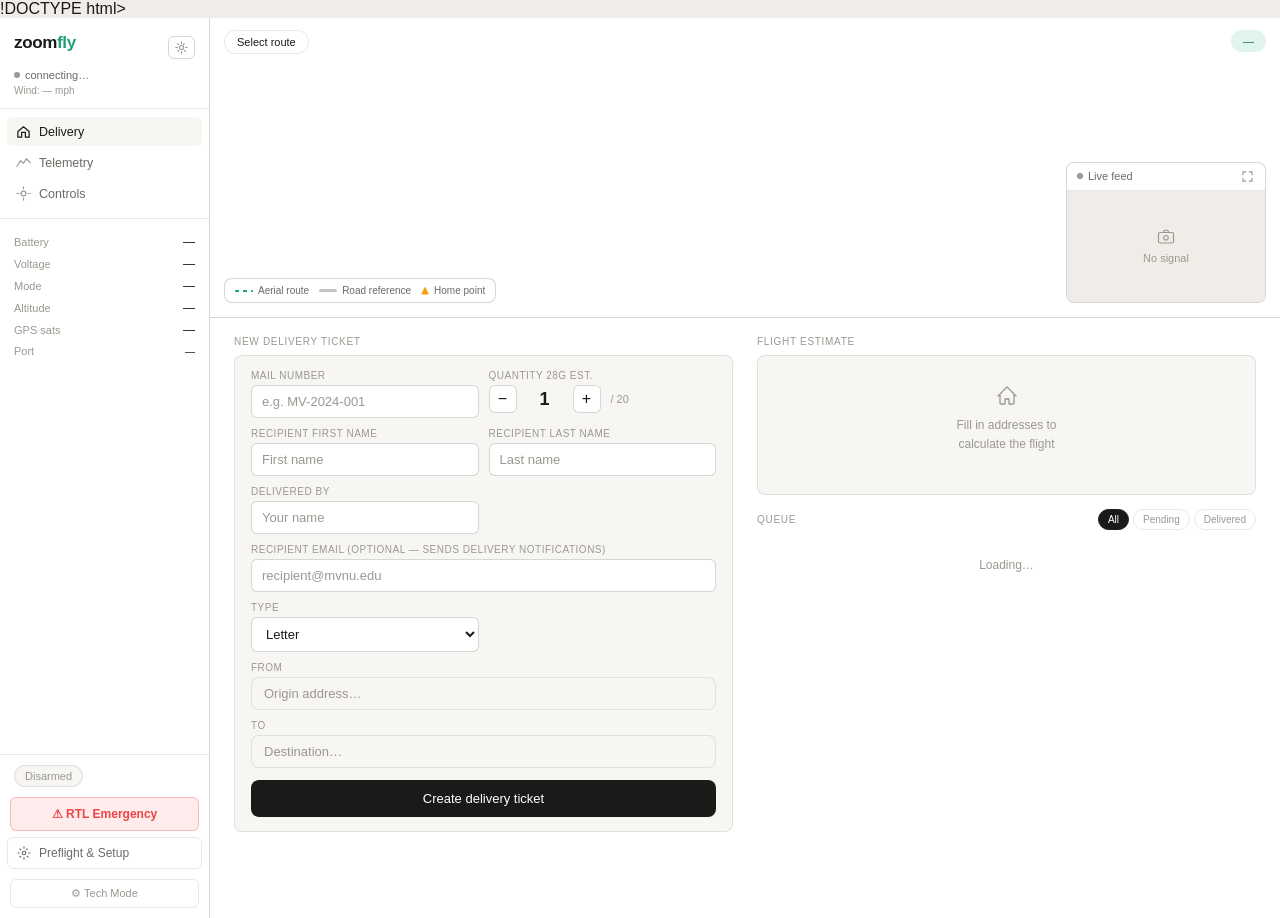
==== frontend/index.html @ 9a2ddfc8 "fix structure — frontend at root" ====
!DOCTYPE html>
<html lang="en">
<head>
<meta charset="UTF-8">
<meta name="viewport" content="width=device-width, initial-scale=1.0">
<title>ZoomFly Control</title>
<link rel="stylesheet" href="src/style.css">
<script src="https://cdn.socket.io/4.7.2/socket.io.min.js"></script>
</head>
<body>
<!-- ── LOW BATTERY OVERLAY ── -->
<div id="low-batt-overlay" class="low-batt-overlay" style="display:none">
<div class="low-batt-inner">
<svg width="32" height="32" viewBox="0 0 24 24" fill="none"><path d="M10.29 3.86L1.82 18a2 2 0 001.71 3h16.94a2 2 0 001.71-3L13.71 3.86a2 2 0 00-3.42 0z" stroke="currentColor" stroke-width="2" stroke-linejoin="round"/><line x1="12" y1="9" x2="12" y2="13" stroke="currentColor" stroke-width="2" stroke-linecap="round"/><line x1="12" y1="17" x2="12.01" y2="17" stroke="currentColor" stroke-width="2" stroke-linecap="round"/></svg>
<p id="low-batt-msg">Battery critical</p>
<div style="display:flex;gap:8px;margin-top:12px">
<button class="btn-rtl-big" onclick="triggerRTL()">⚠ Trigger RTL Now</button>
<button class="btn-dismiss" onclick="hideLowBattWarning()">Dismiss</button>
</div>
</div>
</div>
<!-- ── ARM CONFIRM DIALOG ── -->
<div id="arm-confirm-overlay" class="confirm-overlay" style="display:none">
<div class="confirm-box">
<svg width="28" height="28" viewBox="0 0 24 24" fill="none"><path d="M10.29 3.86L1.82 18a2 2 0 001.71 3h16.94a2 2 0 001.71-3L13.71 3.86a2 2 0 00-3.42 0z" stroke="#f59e0b" stroke-width="2" stroke-linejoin="round"/><line x1="12" y1="9" x2="12" y2="13" stroke="#f59e0b" stroke-width="2" stroke-linecap="round"/></svg>
<h3 class="confirm-title">Arm Drone?</h3>
<p class="confirm-msg">Motors will become live. Ensure propellers are removed for bench testing, or area is clear for flight.</p>
<div class="confirm-btns">
<button class="btn-cancel" onclick="hideArmConfirm()">Cancel</button>
<button class="btn-confirm-arm" onclick="confirmArm()">Yes, Arm</button>
</div>
</div>
</div>
<!-- ── TOAST CONTAINER ── -->
<div id="toast-container" class="toast-container"></div>
<div class="app">
<!-- ── SIDEBAR ── -->
<aside class="sidebar">
<div class="sidebar-top">
<div class="sidebar-top-row">
<div class="wordmark">zoom<em>fly</em></div>
<button class="theme-toggle" id="theme-toggle" onclick="toggleTheme()" title="Toggle theme">
<svg width="13" height="13" viewBox="0 0 16 16" fill="none" id="theme-icon">
<circle cx="8" cy="8" r="2.5" stroke="currentColor" stroke-width="1.3"/>
<path d="M8 1v2M8 13v2M1 8h2M13 8h2M3.2 3.2l1.4 1.4M11.4 11.4l1.4 1.4M11.4 3.2l-1.4 1.4M3.2 11.4l1.4 1.4" stroke="currentColor" stroke-width="1.3" stroke-linecap="round"/>
</svg>
</button>
</div>
<div class="status-pill">
<span class="dot" id="conn-dot"></span>
<span id="conn-label">connecting…</span>
</div>
<div id="weather-status" class="weather-status">Wind: — mph</div>
</div>
<nav class="sidenav">
<button class="nav-item active" data-panel="delivery">
<svg width="15" height="15" viewBox="0 0 16 16" fill="none"><path d="M2 8l6-5 6 5v6H10V9H6v5H2V8z" stroke="currentColor" stroke-width="1.3" stroke-linejoin="round"/></svg>
Delivery
</button>
<button class="nav-item" data-panel="telemetry">
<svg width="15" height="15" viewBox="0 0 16 16" fill="none"><polyline points="1,12 5,6 8,9 11,4 15,8" stroke="currentColor" stroke-width="1.3" stroke-linecap="round" stroke-linejoin="round"/></svg>
Telemetry
</button>
<button class="nav-item tech-only" data-panel="controls">
<svg width="15" height="15" viewBox="0 0 16 16" fill="none"><circle cx="8" cy="8" r="2.5" stroke="currentColor" stroke-width="1.3"/><path d="M8 1v2M8 13v2M1 8h2M13 8h2" stroke="currentColor" stroke-width="1.3" stroke-linecap="round"/></svg>
Controls
</button>
</nav>
<div class="sidebar-stats">
<div class="ss-row"><span class="ss-label">Battery</span><span class="ss-val" id="sb-batt">—</span></div>
<div class="ss-row"><span class="ss-label">Voltage</span><span class="ss-val" id="sb-volt">—</span></div>
<div class="ss-row"><span class="ss-label">Mode</span><span class="ss-val" id="sb-mode">—</span></div>
<div class="ss-row"><span class="ss-label">Altitude</span><span class="ss-val" id="sb-alt">—</span></div>
<div class="ss-row"><span class="ss-label">GPS sats</span><span class="ss-val" id="sb-gps">—</span></div>
<div class="ss-row"><span class="ss-label">Port</span><span class="ss-val" id="sb-port" style="font-size:10px">—</span></div>
</div>
<!-- Endurance countdown -->
<div id="endurance-wrap" style="display:none;padding:10px 14px;border-top:0.5px solid var(--border)">
<div style="display:flex;justify-content:space-between;font-size:11px;color:var(--text3);margin-bottom:5px">
<span>Endurance</span><span id="endurance-timer" style="font-weight:600;color:var(--text)">9:00</span>
</div>
<div style="height:4px;background:var(--border2);border-radius:4px;overflow:hidden">
<div id="endurance-bar" class="endurance-fill" style="width:100%;height:100%;border-radius:4px;transition:width 1s,background 0.3s"></div>
</div>
</div>
<div class="arm-badge-wrap">
<span class="arm-badge" id="arm-badge">Disarmed</span>
</div>
<div style="padding:0 10px 6px">
<button class="btn-rtl-emergency" onclick="triggerRTL()" title="Return to Launch">⚠ RTL Emergency</button>
</div>
<button class="settings-btn" id="settings-btn">
<svg width="14" height="14" viewBox="0 0 16 16" fill="none"><circle cx="8" cy="8" r="2" stroke="currentColor" stroke-width="1.3"/><path d="M8 1v1.5M8 13.5V15M1 8h1.5M13.5 8H15M3.2 3.2l1.1 1.1M11.7 11.7l1.1 1.1M11.7 3.2l-1.1 1.1M3.2 11.7l1.1 1.1" stroke="currentColor" stroke-width="1.3" stroke-linecap="round"/></svg>
Preflight &amp; Setup
</button>
<div style="padding:0 10px 10px">
<button id="tech-toggle" class="btn-tech-toggle" onclick="toggleTechMode()">⚙ Tech Mode</button>
</div>
</aside>
<!-- ── MAIN ── -->
<main class="main">
<section class="map-section">
<div id="gmap"></div>
<div class="cam-overlay" id="cam-overlay">
<div class="cam-overlay-header">
<span class="cam-label"><span class="cam-dot" id="cam-status-dot"></span>Live feed</span>
<button class="cam-expand-btn" onclick="toggleCamExpand()">
<svg width="11" height="11" viewBox="0 0 12 12" fill="none"><path d="M1 4V1h3M8 1h3v3M11 8v3H8M4 11H1V8" stroke="currentColor" stroke-width="1.3" stroke-linecap="round" stroke-linejoin="round"/></svg>
</button>
</div>
<div class="cam-feed-wrap">
<img id="cam-img" src="" alt="Live feed" style="display:none">
<div class="cam-placeholder" id="cam-placeholder">
<svg width="18" height="18" viewBox="0 0 24 24" fill="none"><rect x="2" y="6" width="20" height="14" rx="2" stroke="currentColor" stroke-width="1.5"/><circle cx="12" cy="13" r="3" stroke="currentColor" stroke-width="1.5"/><path d="M8 6l2-3h4l2 3" stroke="currentColor" stroke-width="1.5" stroke-linejoin="round"/></svg>
<span>No signal</span>
</div>
</div>
</div>
<div class="map-pill left" id="route-pill">Select route</div>
<div class="map-pill right" id="eta-pill">—</div>
<div class="map-legend">
<span class="legend-item"><span class="legend-dot green-dash"></span>Aerial route</span>
<span class="legend-item"><span class="legend-dot gray-line"></span>Road reference</span>
<span class="legend-item"><span class="legend-dot amber-tri"></span>Home point</span>
</div>
</section>
<section class="content">

<!-- ══ DELIVERY PANEL ══ -->
<div class="panel active" id="panel-delivery">
<div class="cols">
<div class="col">
<p class="field-label">New delivery ticket</p>
<div class="ticket-form">
<div class="ticket-form-grid">
<div class="tf-field">
<label class="tf-label">Mail number</label>
<input id="tf-mail" class="tf-input" type="text" placeholder="e.g. MV-2024-001">
</div>
<div class="tf-field">
<label class="tf-label">Quantity <span id="payload-weight" style="color:var(--text3);font-size:10px">28g est.</span></label>
<div class="qty-row">
<button class="qty-btn" onclick="changeQty(-1)">−</button>
<span class="qty-display" id="qty-display">1</span>
<button class="qty-btn" onclick="changeQty(1)">+</button>
<span class="qty-max">/ 20</span>
</div>
<div id="payload-warn" class="payload-warn" style="display:none">
<svg width="11" height="11" viewBox="0 0 12 12" fill="none"><path d="M6 1L1 10h10L6 1z" stroke="currentColor" stroke-width="1.2" stroke-linejoin="round"/><line x1="6" y1="4.5" x2="6" y2="7" stroke="currentColor" stroke-width="1.2" stroke-linecap="round"/></svg>
Exceeds 500g limit
</div>
</div>
<div class="tf-field">
<label class="tf-label">Recipient first name</label>
<input id="tf-first" class="tf-input" type="text" placeholder="First name">
</div>
<div class="tf-field">
<label class="tf-label">Recipient last name</label>
<input id="tf-last" class="tf-input" type="text" placeholder="Last name">
</div>
<div class="tf-field">
<label class="tf-label">Delivered by</label>
<input id="tf-by" class="tf-input" type="text" placeholder="Your name">
</div>
<!-- ── EMAIL FIELD (new) ── -->
<div class="tf-field full">
<label class="tf-label">Recipient email <span style="color:var(--text3);font-weight:400">(optional — sends delivery notifications)</span></label>
<input id="tf-email" class="tf-input" type="email" placeholder="recipient@mvnu.edu">
</div>
<div class="tf-field">
<label class="tf-label">Type</label>
<select id="tf-type" class="tf-input"><option value="letter">Letter</option></select>
</div>
<div class="tf-field full">
<label class="tf-label">From</label>
<div class="addr-field" style="margin:0;position:relative">
<input id="input-origin" class="addr-input" type="text" placeholder="Origin address…" autocomplete="off">
<div class="quick-picks" id="qp-origin">
<div class="quick-pick" onclick="setAddr('origin','800 Martinsburg Rd, Mount Vernon, OH 43050')">
<span class="qp-name">MVNU Main Campus</span>
<span class="qp-addr">800 Martinsburg Rd, Mount Vernon, OH 43050</span>
</div>
<div class="quick-pick" onclick="setAddr('origin','18 E Vine St, Mount Vernon, OH 43050')">
<span class="qp-name">HW Hub</span>
<span class="qp-addr">18 E Vine St, Mount Vernon, OH 43050</span>
</div>
</div>
</div>
</div>
<div class="tf-field full">
<label class="tf-label">To</label>
<div class="addr-field" style="margin:0;position:relative">
<input id="input-dest" class="addr-input" type="text" placeholder="Destination…" autocomplete="off">
<div class="quick-picks" id="qp-dest">
<div class="quick-pick" onclick="setAddr('dest','800 Martinsburg Rd, Mount Vernon, OH 43050')">
<span class="qp-name">MVNU Main Campus</span>
<span class="qp-addr">800 Martinsburg Rd, Mount Vernon, OH 43050</span>
</div>
<div class="quick-pick" onclick="setAddr('dest','18 E Vine St, Mount Vernon, OH 43050')">
<span class="qp-name">HW Hub</span>
<span class="qp-addr">18 E Vine St, Mount Vernon, OH 43050</span>
</div>
</div>
</div>
</div>
</div>
<button class="btn-primary" id="btn-create-ticket" onclick="createTicket()">Create delivery ticket</button>
</div>
<div class="progress-block" id="progress-block" style="display:none">
<div class="pb-header"><span id="pb-label">En route</span><span id="pb-pct">0%</span></div>
<div class="pb-track"><div class="pb-bar" id="pb-bar"></div></div>
</div>
<div class="delivered-card" id="delivered-card" style="display:none">
<div class="check-circle">
<svg width="18" height="18" viewBox="0 0 18 18"><polyline points="3,9 7,13 15,5" stroke="currentColor" stroke-width="2" fill="none" stroke-linecap="round" stroke-linejoin="round"/></svg>
</div>
<p class="delivered-title">Delivered</p>
<p class="delivered-sub" id="delivered-sub">—</p>
<p class="delivered-time" id="delivered-time" style="font-size:11px;color:var(--text3);margin-top:4px"></p>
</div>
</div>
<div class="col">
<p class="field-label">Flight estimate</p>
<div class="estimate-card" style="margin-bottom:14px">
<div class="estimate-placeholder" id="estimate-placeholder">
<svg width="24" height="24" viewBox="0 0 24 24" fill="none"><path d="M3 12l9-9 9 9M5 10v9a1 1 0 001 1h4v-5h4v5h4a1 1 0 001-1v-9" stroke="currentColor" stroke-width="1.3" stroke-linecap="round" stroke-linejoin="round"/></svg>
<span>Fill in addresses to<br>calculate the flight</span>
</div>
<div class="estimate-data" id="estimate-data" style="display:none">
<div class="stat-grid" style="margin-bottom:10px">
<div class="stat-card accent"><span class="sclabel">Flight time</span><span class="scval" id="est-time">—</span></div>
<div class="stat-card"><span class="sclabel">Aerial dist.</span><span class="scval" id="est-dist">—</span></div>
<div class="stat-card"><span class="sclabel">Cruise</span><span class="scval">18 <small>mph</small></span></div>
<div class="stat-card"><span class="sclabel">Alt. limit</span><span class="scval">120 <small>ft</small></span></div>
</div>
<div class="breakdown">
<div class="bd-row"><span>Aerial distance</span><span id="bd-aerial">—</span></div>
<div class="bd-row"><span>Road distance</span><span id="bd-road">—</span></div>
<div class="bd-row"><span>Est. flight time</span><span id="bd-ftime">—</span></div>
<div class="bd-row"><span>Battery use</span><span id="bd-batt">—</span></div>
<div class="bd-row"><span>Endurance</span><span id="bd-endurance">—</span></div>
</div>
</div>
</div>
<div style="display:flex;align-items:center;justify-content:space-between;margin-bottom:8px">
<p class="field-label" style="margin:0">Queue <span id="queue-count" style="font-size:10px;color:var(--text3)"></span></p>
<div class="filter-tabs">
<button class="filter-tab active" data-filter="all" onclick="setQueueFilter('all')">All</button>
<button class="filter-tab" data-filter="pending" onclick="setQueueFilter('pending')">Pending</button>
<button class="filter-tab" data-filter="delivered" onclick="setQueueFilter('delivered')">Delivered</button>
</div>
</div>
<div class="queue-list" id="queue-list"><div class="queue-loading">Loading…</div></div>
<div class="inflight-stats" id="inflight-stats" style="display:none;margin-top:12px">
<div class="stat-grid">
<div class="stat-card"><span class="sclabel">Remaining</span><span class="scval" id="rem-dist">—</span></div>
<div class="stat-card"><span class="sclabel">ETA</span><span class="scval" id="rem-eta">—</span></div>
</div>
</div>
</div>
</div>
</div>

<!-- ══ TELEMETRY PANEL ══ -->
<div class="panel" id="panel-telemetry">
<div class="cols">
<div class="col">
<p class="field-label">Live telemetry</p>
<div class="stat-grid">
<div class="stat-card"><span class="sclabel">Altitude</span><span class="scval" id="tl-alt">— <small>ft</small></span></div>
<div class="stat-card">
<span class="sclabel">Groundspeed</span>
<span class="scval" id="tl-spd">— <small>mph</small></span>
<span style="font-size:9px;color:var(--text3)" id="tl-spd-hint"></span>
</div>
<div class="stat-card"><span class="sclabel">Battery</span><span class="scval" id="tl-batt">— <small>V</small></span></div>
<div class="stat-card"><span class="sclabel">GPS sats</span><span class="scval" id="tl-sat">—</span></div>
<div class="stat-card"><span class="sclabel">Roll</span><span class="scval" id="tl-roll">— <small>°</small></span></div>
<div class="stat-card"><span class="sclabel">Pitch</span><span class="scval" id="tl-pitch">— <small>°</small></span></div>
</div>
<div style="margin-top:12px;padding:10px 12px;background:var(--bg2);border-radius:var(--radius);border:0.5px solid var(--border);font-size:11px;color:var(--text2)">
<div style="font-weight:600;color:var(--text);margin-bottom:6px">Drone Specs</div>
<div style="display:grid;grid-template-columns:1fr 1fr;gap:4px">
<span>AUW</span><span style="color:var(--text);font-weight:500">4.7 kg</span>
<span>Endurance</span><span style="color:var(--text);font-weight:500">~9 min usable</span>
<span>Max payload</span><span style="color:var(--text);font-weight:500">500g / 20 letters</span>
<span>Cruise speed</span><span style="color:var(--text);font-weight:500">18 mph target</span>
</div>
</div>
</div>
<div class="col">
<p class="field-label">Camera feed</p>
<div class="cam-wrap-large">
<img id="cam-feed-tl" src="" alt="Camera" style="display:none">
<div class="cam-offline" id="cam-offline-tl">
<svg width="22" height="22" viewBox="0 0 24 24" fill="none"><rect x="2" y="6" width="20" height="14" rx="2" stroke="currentColor" stroke-width="1.5"/><circle cx="12" cy="13" r="3" stroke="currentColor" stroke-width="1.5"/></svg>
<span>Camera offline</span>
<span style="font-size:10px;color:var(--text3)">Auto-connecting via /video…</span>
</div>
</div>
</div>
</div>
</div>

<!-- ══ CONTROLS PANEL ══ -->
<div class="panel" id="panel-controls">
<div class="cols">
<div class="col">
<p class="field-label">Flight mode</p>
<div class="mode-grid">
<button class="mode-btn" onclick="setMode('STABILIZE')">Stabilize</button>
<button class="mode-btn" onclick="setMode('LOITER')">Loiter</button>
<button class="mode-btn" onclick="setMode('AUTO')">Auto</button>
<button class="mode-btn" onclick="setMode('GUIDED')">Guided</button>
</div>
<p class="field-label" style="margin-top:14px">Emergency</p>
<button class="btn-rtl-panel" onclick="triggerRTL()">⚠ Return to Launch (RTL)</button>
<p class="field-label" style="margin-top:14px">Arm / Disarm</p>
<div class="btn-row">
<button class="btn-warn" onclick="armDrone()">Arm</button>
<button class="btn-secondary" onclick="disarmDrone()">Disarm</button>
</div>
</div>
<div class="col">
<p class="field-label">Motor test <span class="note">(remove props first)</span></p>
<div class="motor-grid">
<button class="motor-btn" onclick="testMotor(1)">M1</button>
<button class="motor-btn" onclick="testMotor(2)">M2</button>
<button class="motor-btn" onclick="testMotor(3)">M3</button>
<button class="motor-btn" onclick="testMotor(4)">M4</button>
</div>
<div class="slider-row" style="margin-top:10px">
<span style="font-size:11px;color:var(--text3);white-space:nowrap">Throttle %</span>
<input type="range" id="mtr-pct" min="5" max="30" value="10" step="1">
<span id="mtr-pct-val" style="font-size:12px;min-width:32px;text-align:right;color:var(--text2)">10%</span>
</div>
<div class="btn-row" style="margin-top:8px">
<button class="btn-secondary" onclick="testAllMotors()">Test all</button>
<button class="btn-secondary" onclick="testHoverThrottle()">Hover test (55%)</button>
</div>
<p class="field-label" style="margin-top:16px">Log</p>
<div class="log-box" id="log-box"></div>
</div>
</div>
</div>

<!-- ══ PREFLIGHT PANEL ══ -->
<div class="panel" id="panel-preflight">
<div class="pf-header">
<div class="pf-title-row">
<div>
<h2 class="pf-title">Preflight check</h2>
<p class="pf-sub" id="pf-sub">Scanning…</p>
</div>
<button class="btn-outline" onclick="loadPreflight()" style="flex:none;margin:0;padding:7px 12px">
<svg width="12" height="12" viewBox="0 0 16 16" fill="none"><path d="M14 8A6 6 0 112 8" stroke="currentColor" stroke-width="1.4" stroke-linecap="round"/><polyline points="14,4 14,8 10,8" stroke="currentColor" stroke-width="1.4" stroke-linecap="round" stroke-linejoin="round"/></svg>
Refresh
</button>
</div>
<div class="pf-checks" id="pf-checks"></div>
</div>
<div class="cols" style="margin-top:18px">
<div class="col">
<p class="field-label">Connected hardware</p>
<div class="device-list" id="device-list"><div class="device-loading">Scanning…</div></div>
<p class="field-label" style="margin-top:16px">Drone specifications</p>
<div class="vitals-card">
<div class="vitals-grid">
<div class="vital-row"><span class="vital-label">All-up weight</span><span class="vital-val" id="pf-spec-auw">4.7 kg</span></div>
<div class="vital-row"><span class="vital-label">Usable endurance</span><span class="vital-val" id="pf-spec-end">9 min</span></div>
<div class="vital-row"><span class="vital-label">Max payload</span><span class="vital-val" id="pf-spec-cap">500g / 20 letters</span></div>
<div class="vital-row"><span class="vital-label">Cruise speed</span><span class="vital-val" id="pf-spec-spd">18 mph</span></div>
</div>
</div>
</div>
<div class="col">
<p class="field-label">Battery &amp; vitals</p>
<div class="vitals-card" style="margin-bottom:14px">
<div class="battery-bar-wrap">
<div class="battery-label-row"><span>Battery</span><span id="pf-batt-pct">—</span></div>
<div class="battery-track"><div class="battery-fill" id="pf-batt-fill" style="width:0%"></div></div>
<div class="battery-label-row" style="margin-top:4px">
<span style="font-size:11px;color:var(--text3)">Voltage</span>
<span style="font-size:12px;font-weight:500" id="pf-batt-v">—</span>
</div>
</div>
<div class="vitals-grid">
<div class="vital-row"><span class="vital-label">Armed</span><span class="vital-val" id="pf-armed">—</span></div>
<div class="vital-row"><span class="vital-label">Mode</span><span class="vital-val" id="pf-mode">—</span></div>
<div class="vital-row"><span class="vital-label">GPS fix</span><span class="vital-val" id="pf-gps-fix">—</span></div>
<div class="vital-row"><span class="vital-label">Satellites</span><span class="vital-val" id="pf-sats">—</span></div>
<div class="vital-row"><span class="vital-label">Roll</span><span class="vital-val" id="pf-roll">—</span></div>
<div class="vital-row"><span class="vital-label">Pitch</span><span class="vital-val" id="pf-pitch">—</span></div>
<div class="vital-row"><span class="vital-label">Altitude</span><span class="vital-val" id="pf-alt">—</span></div>
</div>
</div>
<p class="field-label">Arm drone</p>
<div class="arm-block">
<p class="arm-warning">
<svg width="13" height="13" viewBox="0 0 16 16" fill="none"><path d="M8 1L1 14h14L8 1z" stroke="currentColor" stroke-width="1.3" stroke-linejoin="round"/><line x1="8" y1="6" x2="8" y2="10" stroke="currentColor" stroke-width="1.3" stroke-linecap="round"/></svg>
Remove propellers before arming for bench testing.
</p>
<div class="btn-row">
<button class="btn-warn" onclick="pfArm()">Arm</button>
<button class="btn-secondary" onclick="pfDisarm()">Disarm</button>
</div>
</div>
</div>
</div>
</div>

</section>
</main>
</div>
<script src="https://cdn.jsdelivr.net/npm/@supabase/supabase-js@2/dist/umd/supabase.min.js"></script>
<script src="src/app.js"></script>
<script async src="https://maps.googleapis.com/maps/api/js?key=AIzaSyCf0eiXoteKrIRz1r67LIOzsjezihXAZeo&libraries=geometry,places&callback=initMap"></script>
</body>
</html>
---- frontend/src/style.css ----
/* ── THEME VARIABLES ──────────────────────────────────────────── */
:root {
  --bg:          #ffffff;
  --bg2:         #f7f6f3;
  --bg3:         #f0ede8;
  --text:        #1a1a18;
  --text2:       #6b6a65;
  --text3:       #9a9890;
  --border:      rgba(0,0,0,0.09);
  --border2:     rgba(0,0,0,0.16);
  --green:       #1D9E75;
  --green-bg:    #E1F5EE;
  --green-text:  #0F6E56;
  --blue:        #1a56db;
  --sidebar-w:   210px;
  --map-h:       300px;
  --radius:      8px;
}

[data-theme="dark"] {
  --bg:          #071425;
  --bg2:         #0c1e35;
  --bg3:         #0a1628;
  --text:        #e2eaf4;
  --text2:       #7a99bb;
  --text3:       #3d5a7a;
  --border:      rgba(255,255,255,0.07);
  --border2:     rgba(255,255,255,0.13);
  --green:       #1D9E75;
  --green-bg:    #061f14;
  --green-text:  #34c993;
  --blue:        #3b82f6;
}

@media (prefers-color-scheme: dark) {
  :root:not([data-theme="light"]) {
    --bg:          #071425;
    --bg2:         #0c1e35;
    --bg3:         #0a1628;
    --text:        #e2eaf4;
    --text2:       #7a99bb;
    --text3:       #3d5a7a;
    --border:      rgba(255,255,255,0.07);
    --border2:     rgba(255,255,255,0.13);
    --green:       #1D9E75;
    --green-bg:    #061f14;
    --green-text:  #34c993;
    --blue:        #3b82f6;
  }
}

/* ── RESET ────────────────────────────────────────────────────── */
*, *::before, *::after { box-sizing: border-box; margin: 0; padding: 0; }
body {
  font-family: -apple-system, BlinkMacSystemFont, 'SF Pro Text', 'Segoe UI', sans-serif;
  background: var(--bg3); color: var(--text);
  height: 100vh; overflow: hidden;
  transition: background 0.3s, color 0.3s;
}

/* ── LAYOUT ───────────────────────────────────────────────────── */
.app { display: grid; grid-template-columns: var(--sidebar-w) 1fr; height: 100vh; }
.main { display: grid; grid-template-rows: var(--map-h) 1fr; height: 100vh; overflow: hidden; background: var(--bg); }

/* ── SIDEBAR ──────────────────────────────────────────────────── */
.sidebar { background: var(--bg); border-right: 0.5px solid var(--border2); display: flex; flex-direction: column; overflow: hidden; }
.sidebar-top { padding: 16px 14px 12px; border-bottom: 0.5px solid var(--border); }

.wordmark { font-size: 17px; font-weight: 700; letter-spacing: -0.02em; color: var(--text); line-height: 1; margin-bottom: 10px; }
.wordmark em { font-style: normal; color: var(--green); }

.sidebar-top-row { display: flex; align-items: center; justify-content: space-between; }
.theme-toggle {
  background: none; border: 0.5px solid var(--border2); border-radius: 6px;
  color: var(--text3); cursor: pointer; padding: 4px 6px;
  display: flex; align-items: center; transition: color 0.15s, background 0.15s;
}
.theme-toggle:hover { color: var(--text); background: var(--bg2); }

.status-pill { display: inline-flex; align-items: center; gap: 5px; font-size: 11px; color: var(--text2); margin-top: 8px; }
.dot { width: 6px; height: 6px; border-radius: 50%; background: var(--text3); transition: background 0.3s; flex-shrink: 0; }
.dot.fc-connected { background: #f59e0b; }
.dot.ready        { background: var(--green); animation: blink 2s infinite; }
@keyframes blink { 0%,100%{opacity:1} 50%{opacity:0.4} }

.sidenav { padding: 8px 7px; border-bottom: 0.5px solid var(--border); }
.nav-item { display: flex; align-items: center; gap: 8px; width: 100%; padding: 7px 9px; font-size: 12.5px; font-weight: 400; color: var(--text2); background: none; border: none; border-radius: 6px; cursor: pointer; text-align: left; transition: background 0.12s, color 0.12s; margin-bottom: 2px; }
.nav-item:hover { background: var(--bg2); color: var(--text); }
.nav-item.active { background: var(--bg2); color: var(--text); font-weight: 500; }
.nav-item svg { flex-shrink: 0; opacity: 0.65; }
.nav-item.active svg { opacity: 1; }

.sidebar-stats { padding: 12px 14px; flex: 1; border-bottom: 0.5px solid var(--border); overflow-y: auto; }
.ss-row { display: flex; justify-content: space-between; align-items: center; padding: 4px 0; }
.ss-label { font-size: 11px; color: var(--text3); }
.ss-val { font-size: 12px; font-weight: 500; color: var(--text); }

.arm-badge-wrap { padding: 10px 14px; }
.arm-badge { display: inline-block; font-size: 11px; font-weight: 500; padding: 4px 10px; border-radius: 20px; background: var(--bg2); color: var(--text3); border: 0.5px solid var(--border); }
.arm-badge.armed { background: #1f0a08; color: #f87171; border-color: rgba(248,113,113,0.3); }

.settings-btn { display: flex; align-items: center; gap: 8px; width: calc(100% - 14px); margin: 0 7px 10px; padding: 8px 9px; font-size: 12px; font-weight: 500; color: var(--text2); background: none; border: 0.5px solid var(--border); border-radius: 6px; cursor: pointer; text-align: left; transition: background 0.12s, color 0.12s; }
.settings-btn:hover { background: var(--bg2); color: var(--text); }
.settings-btn.active { background: var(--bg2); color: var(--text); border-color: var(--green); }

/* ── MAP ──────────────────────────────────────────────────────── */
.map-section { position: relative; border-bottom: 0.5px solid var(--border2); overflow: hidden; }
#gmap { width: 100%; height: 100%; }
.map-pill { position: absolute; top: 12px; font-size: 11px; font-weight: 500; padding: 5px 12px; border-radius: 20px; pointer-events: none; z-index: 10; }
.map-pill.left { left: 14px; background: var(--bg); color: var(--text); border: 0.5px solid var(--border); }
.map-pill.right { right: 14px; background: var(--green-bg); color: var(--green-text); }

/* ── CAMERA OVERLAY ───────────────────────────────────────────── */
.cam-overlay { position: absolute; bottom: 14px; right: 14px; width: 200px; background: var(--bg); border: 0.5px solid var(--border2); border-radius: var(--radius); overflow: hidden; z-index: 20; transition: width 0.25s; }
.cam-overlay.expanded { width: 340px; }
.cam-overlay-header { display: flex; align-items: center; justify-content: space-between; padding: 6px 10px; border-bottom: 0.5px solid var(--border); }
.cam-label { display: flex; align-items: center; gap: 5px; font-size: 11px; font-weight: 500; color: var(--text2); }
.cam-dot { width: 6px; height: 6px; border-radius: 50%; background: var(--text3); }
.cam-dot.live { background: #ef4444; animation: blink 1.2s infinite; }
.cam-expand-btn { background: none; border: none; cursor: pointer; color: var(--text3); padding: 2px; display: flex; align-items: center; }
.cam-expand-btn:hover { color: var(--text); }
.cam-feed-wrap { aspect-ratio: 16/9; background: var(--bg3); position: relative; }
.cam-feed-wrap img { width: 100%; height: 100%; object-fit: cover; display: block; }
.cam-placeholder { position: absolute; inset: 0; display: flex; flex-direction: column; align-items: center; justify-content: center; gap: 6px; color: var(--text3); font-size: 11px; }

/* ── CONTENT AREA ─────────────────────────────────────────────── */
.content { overflow-y: auto; padding: 18px 24px; }
.panel { display: none; }
.panel.active { display: block; }
.cols { display: grid; grid-template-columns: 1fr 1fr; gap: 24px; }
.field-label { font-size: 10px; letter-spacing: 0.07em; color: var(--text3); margin-bottom: 8px; text-transform: uppercase; }

/* ── ADDRESS INPUTS ───────────────────────────────────────────── */
.route-block { display: flex; align-items: stretch; gap: 10px; margin-bottom: 10px; }
.route-dots { display: flex; flex-direction: column; align-items: center; padding-top: 28px; }
.rdot { width: 8px; height: 8px; border-radius: 50%; flex-shrink: 0; }
.rdot-o { border: 2px solid var(--text); }
.rdot-d { background: var(--text); }
.rline { flex: 1; width: 1px; background: var(--border2); margin: 4px 0; }
.route-fields { flex: 1; display: flex; flex-direction: column; gap: 6px; }
.addr-field { background: var(--bg2); border: 0.5px solid var(--border); border-radius: var(--radius); padding: 8px 12px; transition: border-color 0.15s; position: relative; }
.addr-field:focus-within { border-color: var(--green); }
.rfield-label { display: block; font-size: 10px; color: var(--text3); margin-bottom: 3px; }
.addr-input { width: 100%; background: none; border: none; outline: none; font-size: 13px; font-weight: 500; color: var(--text); font-family: inherit; }
.addr-input::placeholder { color: var(--text3); font-weight: 400; }

/* Quick picks */
.quick-picks { display: none; position: absolute; top: 100%; left: 0; right: 0; background: var(--bg); border: 0.5px solid var(--border2); border-radius: var(--radius); z-index: 100; margin-top: 2px; overflow: hidden; box-shadow: 0 4px 12px rgba(0,0,0,0.12); }
.quick-pick { display: flex; flex-direction: column; padding: 9px 12px; cursor: pointer; border-bottom: 0.5px solid var(--border); transition: background 0.1s; }
.quick-pick:last-child { border-bottom: none; }
.quick-pick:hover { background: var(--bg2); }
.qp-name { font-size: 12px; font-weight: 500; color: var(--text); }
.qp-addr { font-size: 11px; color: var(--text3); margin-top: 1px; }

/* ── BUTTONS ──────────────────────────────────────────────────── */
.btn-primary { width: 100%; padding: 11px 16px; background: var(--text); color: var(--bg); font-size: 13px; font-weight: 500; border: none; border-radius: var(--radius); cursor: pointer; transition: opacity 0.15s; }
.btn-primary:hover { opacity: 0.82; }
.btn-primary:disabled { opacity: 0.3; cursor: not-allowed; }
.btn-outline { display: inline-flex; align-items: center; justify-content: center; gap: 6px; padding: 9px 14px; background: none; color: var(--text); font-size: 12.5px; font-weight: 500; border: 0.5px solid var(--border2); border-radius: var(--radius); cursor: pointer; transition: background 0.12s; margin-bottom: 10px; }
.btn-outline:hover { background: var(--bg2); }
.btn-outline.full { width: 100%; }
.btn-secondary { flex: 1; padding: 9px 12px; background: none; color: var(--text); font-size: 12.5px; font-weight: 400; border: 0.5px solid var(--border2); border-radius: var(--radius); cursor: pointer; transition: background 0.12s; }
.btn-secondary:hover { background: var(--bg2); }
.btn-secondary.full { width: 100%; }
.btn-warn { flex: 1; padding: 9px 12px; background: none; color: #ef4444; font-size: 12.5px; font-weight: 500; border: 0.5px solid rgba(239,68,68,0.3); border-radius: var(--radius); cursor: pointer; transition: background 0.12s; }
.btn-warn:hover { background: rgba(239,68,68,0.08); }
.btn-row { display: flex; gap: 8px; }
.btn-green { flex: 1; padding: 9px 12px; background: var(--green); color: #fff; font-size: 12.5px; font-weight: 500; border: none; border-radius: var(--radius); cursor: pointer; transition: opacity 0.15s; }
.btn-green:hover { opacity: 0.85; }
.btn-green:disabled { opacity: 0.3; cursor: not-allowed; }

/* ── PROGRESS ─────────────────────────────────────────────────── */
.progress-block { margin-bottom: 12px; }
.pb-header { display: flex; justify-content: space-between; margin-bottom: 6px; }
.pb-header span { font-size: 12px; font-weight: 500; color: var(--text); }
#pb-pct { font-weight: 400; color: var(--text2); }
.pb-track { height: 2px; background: var(--border2); border-radius: 2px; overflow: hidden; }
.pb-bar { height: 100%; background: var(--green); border-radius: 2px; width: 0; transition: width 0.3s; }

/* ── STATS ────────────────────────────────────────────────────── */
.stat-grid { display: grid; grid-template-columns: 1fr 1fr; gap: 8px; }
.stat-card { background: var(--bg2); border-radius: var(--radius); padding: 10px 12px; border: 0.5px solid var(--border); }
.stat-card.accent { border-color: var(--green); background: var(--green-bg); }
.stat-card.accent .sclabel { color: var(--green-text); }
.stat-card.accent .scval  { color: var(--green-text); }
.sclabel { display: block; font-size: 10px; color: var(--text3); margin-bottom: 4px; }
.scval { font-size: 19px; font-weight: 500; color: var(--text); line-height: 1; }
.scval small { font-size: 11px; font-weight: 400; color: var(--text2); margin-left: 2px; }

/* ── DELIVERED ────────────────────────────────────────────────── */
.delivered-card { text-align: center; padding: 16px 0 4px; }
.check-circle { width: 44px; height: 44px; border-radius: 50%; background: var(--green-bg); color: var(--green-text); display: flex; align-items: center; justify-content: center; margin: 0 auto 10px; }
.delivered-title { font-size: 15px; font-weight: 500; margin-bottom: 4px; }
.delivered-sub { font-size: 12px; color: var(--text2); margin-bottom: 14px; }

/* ── ESTIMATE ─────────────────────────────────────────────────── */
.estimate-card { background: var(--bg2); border: 0.5px solid var(--border); border-radius: var(--radius); overflow: hidden; min-height: 140px; }
.estimate-placeholder { display: flex; flex-direction: column; align-items: center; justify-content: center; gap: 8px; padding: 28px 16px; color: var(--text3); font-size: 12px; text-align: center; line-height: 1.6; }
.estimate-data { padding: 12px; }
.breakdown { border-top: 0.5px solid var(--border); padding-top: 10px; margin-top: 10px; }
.bd-row { display: flex; justify-content: space-between; padding: 4px 0; font-size: 12px; }
.bd-row span:first-child { color: var(--text2); }
.bd-row span:last-child { font-weight: 500; color: var(--text); }
.inflight-stats { margin-top: 12px; }

/* ── DELIVERY TICKET FORM ─────────────────────────────────────── */
.ticket-form {
  background: var(--bg2); border: 0.5px solid var(--border);
  border-radius: var(--radius); padding: 14px 16px; margin-bottom: 14px;
}
.ticket-form-grid { display: grid; grid-template-columns: 1fr 1fr; gap: 10px; margin-bottom: 12px; }
.tf-field { display: flex; flex-direction: column; gap: 4px; }
.tf-field.full { grid-column: span 2; }
.tf-label { font-size: 10px; color: var(--text3); letter-spacing: 0.05em; text-transform: uppercase; }
.tf-input {
  background: var(--bg); border: 0.5px solid var(--border2);
  border-radius: 6px; padding: 8px 10px;
  font-size: 13px; color: var(--text); font-family: inherit;
  outline: none; transition: border-color 0.15s;
  width: 100%;
}
.tf-input:focus { border-color: var(--green); }
.tf-input::placeholder { color: var(--text3); }
select.tf-input { cursor: pointer; }

.qty-row { display: flex; align-items: center; gap: 10px; }
.qty-btn { width: 28px; height: 28px; border-radius: 6px; background: var(--bg); border: 0.5px solid var(--border2); color: var(--text); font-size: 16px; cursor: pointer; display: flex; align-items: center; justify-content: center; flex-shrink: 0; transition: background 0.12s; }
.qty-btn:hover { background: var(--bg3); }
.qty-display { font-size: 18px; font-weight: 600; color: var(--text); min-width: 36px; text-align: center; }
.qty-max { font-size: 11px; color: var(--text3); }

/* ── DELIVERY QUEUE ───────────────────────────────────────────── */
.queue-list { display: flex; flex-direction: column; gap: 8px; }
.queue-item {
  background: var(--bg2); border: 0.5px solid var(--border);
  border-radius: var(--radius); padding: 12px 14px;
  display: grid; grid-template-columns: 1fr auto;
  align-items: start; gap: 10px;
}
.queue-item.in-progress { border-color: var(--green); background: var(--green-bg); }
.queue-item.delivered   { opacity: 0.6; }
.qi-ticket { font-size: 10px; font-weight: 600; color: var(--text3); letter-spacing: 0.08em; margin-bottom: 3px; }
.qi-recipient { font-size: 13px; font-weight: 500; color: var(--text); margin-bottom: 2px; }
.qi-meta { font-size: 11px; color: var(--text2); }
.qi-right { display: flex; flex-direction: column; align-items: flex-end; gap: 6px; }
.status-badge { font-size: 10px; font-weight: 600; padding: 3px 8px; border-radius: 20px; letter-spacing: 0.04em; white-space: nowrap; }
.status-badge.pending     { background: var(--bg3); color: var(--text3); border: 0.5px solid var(--border); }
.status-badge.in_progress { background: var(--green-bg); color: var(--green-text); border: 0.5px solid rgba(29,158,117,0.3); }
.status-badge.delivered   { background: rgba(59,130,246,0.1); color: var(--blue); border: 0.5px solid rgba(59,130,246,0.2); }
.status-badge.failed      { background: rgba(239,68,68,0.1); color: #ef4444; border: 0.5px solid rgba(239,68,68,0.2); }
.qi-date { font-size: 10px; color: var(--text3); }
.qi-start-btn { font-size: 11px; font-weight: 500; padding: 5px 10px; background: var(--green); color: #fff; border: none; border-radius: 20px; cursor: pointer; transition: opacity 0.15s; white-space: nowrap; }
.qi-start-btn:hover { opacity: 0.85; }
.qi-start-btn:disabled { opacity: 0.3; cursor: not-allowed; }
.queue-empty { text-align: center; padding: 28px; font-size: 12px; color: var(--text3); }
.queue-loading { text-align: center; padding: 20px; font-size: 12px; color: var(--text3); }

/* ── CAMERA (telemetry panel) ─────────────────────────────────── */
.cam-wrap-large { position: relative; background: var(--bg3); border-radius: var(--radius); overflow: hidden; border: 0.5px solid var(--border); aspect-ratio: 16/9; margin-bottom: 10px; }
.cam-wrap-large img { width: 100%; height: 100%; object-fit: cover; display: block; }
.cam-offline { position: absolute; inset: 0; display: flex; flex-direction: column; align-items: center; justify-content: center; gap: 8px; font-size: 12px; color: var(--text3); text-align: center; line-height: 1.6; }
.cam-offline code { font-family: 'SF Mono', monospace; font-size: 11px; background: var(--bg2); padding: 2px 6px; border-radius: 4px; color: var(--text2); }
.cam-controls { display: flex; align-items: center; gap: 8px; }

/* ── CONTROLS PANEL ───────────────────────────────────────────── */
.mode-grid { display: grid; grid-template-columns: repeat(4,1fr); gap: 6px; }
.mode-btn { padding: 8px 4px; font-size: 12px; background: var(--bg2); border: 0.5px solid var(--border); border-radius: var(--radius); cursor: pointer; color: var(--text); transition: background 0.12s; }
.mode-btn:hover { background: var(--bg3); }
.mode-btn.active { background: var(--text); color: var(--bg); border-color: var(--text); }
.motor-grid { display: grid; grid-template-columns: repeat(4,1fr); gap: 6px; }
.motor-btn { padding: 9px; font-size: 13px; font-weight: 500; background: var(--bg2); border: 0.5px solid var(--border); border-radius: var(--radius); cursor: pointer; color: var(--text); transition: background 0.12s; }
.motor-btn:hover { background: var(--bg3); }
.slider-row { display: flex; align-items: center; gap: 10px; }
.slider-row input { flex: 1; }
.note { font-size: 10px; color: var(--text3); font-weight: 400; }
.log-box { background: var(--bg2); border: 0.5px solid var(--border); border-radius: var(--radius); padding: 10px 13px; font-family: 'SF Mono', 'Fira Code', monospace; font-size: 11px; color: var(--text2); height: 130px; overflow-y: auto; line-height: 1.7; }
.log-ok   { color: var(--green-text); }
.log-err  { color: #ef4444; }
.log-warn { color: #f59e0b; }

/* ── PREFLIGHT PANEL ──────────────────────────────────────────── */
.pf-header { background: var(--bg2); border: 0.5px solid var(--border); border-radius: var(--radius); padding: 14px 16px; margin-bottom: 0; }
.pf-title-row { display: flex; align-items: flex-start; justify-content: space-between; margin-bottom: 12px; gap: 12px; }
.pf-title { font-size: 15px; font-weight: 500; margin-bottom: 3px; }
.pf-sub { font-size: 12px; color: var(--text2); }
.pf-checks { display: flex; flex-wrap: wrap; gap: 6px; }
.pf-check { display: inline-flex; align-items: center; gap: 5px; font-size: 11px; font-weight: 500; padding: 4px 10px; border-radius: 20px; border: 0.5px solid transparent; }
.pf-check.ok   { background: var(--green-bg); color: var(--green-text); }
.pf-check.fail { background: rgba(239,68,68,0.1); color: #ef4444; }

.device-list { display: flex; flex-direction: column; gap: 8px; }
.device-loading { font-size: 12px; color: var(--text3); padding: 12px 0; }
.device-card { background: var(--bg); border: 0.5px solid var(--border); border-radius: var(--radius); padding: 11px 13px; display: flex; align-items: center; gap: 12px; }
.device-card.connected    { border-left: 2px solid var(--green); }
.device-card.disconnected { border-left: 2px solid #ef4444; opacity: 0.8; }
.device-card.warning      { border-left: 2px solid #f59e0b; }
.device-card.unknown      { border-left: 2px solid var(--border2); }
.device-icon { width: 32px; height: 32px; border-radius: 7px; display: flex; align-items: center; justify-content: center; flex-shrink: 0; font-size: 15px; }
.device-icon.connected    { background: var(--green-bg); color: var(--green-text); }
.device-icon.disconnected { background: rgba(239,68,68,0.1); color: #ef4444; }
.device-icon.unknown      { background: var(--bg2); color: var(--text3); }
.device-info { flex: 1; min-width: 0; }
.device-name   { font-size: 13px; font-weight: 500; color: var(--text); margin-bottom: 2px; }
.device-detail { font-size: 11px; color: var(--text3); white-space: nowrap; overflow: hidden; text-overflow: ellipsis; }
.device-notes  { font-size: 11px; color: var(--text2); margin-top: 2px; }
.device-actions { display: flex; align-items: center; gap: 6px; flex-shrink: 0; }
.status-dot { width: 7px; height: 7px; border-radius: 50%; flex-shrink: 0; }
.status-dot.connected    { background: var(--green); }
.status-dot.disconnected { background: #ef4444; }
.status-dot.unknown      { background: var(--text3); }
.test-btn { font-size: 11px; font-weight: 500; padding: 4px 9px; background: none; border: 0.5px solid var(--border2); border-radius: 20px; cursor: pointer; color: var(--text2); transition: background 0.12s; white-space: nowrap; }
.test-btn:hover { background: var(--bg2); color: var(--text); }
.test-btn:disabled { opacity: 0.4; cursor: not-allowed; }
.test-result { font-size: 11px; padding: 4px 10px; border-radius: 4px; margin-top: 5px; display: none; }
.test-result.ok   { background: var(--green-bg); color: var(--green-text); }
.test-result.fail { background: rgba(239,68,68,0.1); color: #ef4444; }

.vitals-card { background: var(--bg2); border: 0.5px solid var(--border); border-radius: var(--radius); padding: 12px 14px; }
.battery-bar-wrap { margin-bottom: 12px; }
.battery-label-row { display: flex; justify-content: space-between; font-size: 12px; font-weight: 500; color: var(--text); margin-bottom: 5px; }
.battery-track { height: 6px; background: var(--bg3); border-radius: 4px; overflow: hidden; }
.battery-fill { height: 100%; border-radius: 4px; background: var(--green); transition: width 0.5s, background 0.3s; }
.battery-fill.low { background: #ef4444; }
.battery-fill.med { background: #f59e0b; }
.vitals-grid { border-top: 0.5px solid var(--border); padding-top: 10px; }
.vital-row { display: flex; justify-content: space-between; padding: 4px 0; border-bottom: 0.5px solid var(--border); }
.vital-row:last-child { border-bottom: none; }
.vital-label { font-size: 12px; color: var(--text2); }
.vital-val { font-size: 12px; font-weight: 500; color: var(--text); }
.arm-block { background: var(--bg2); border: 0.5px solid var(--border); border-radius: var(--radius); padding: 12px 14px; }
.arm-warning { display: flex; align-items: center; gap: 6px; font-size: 12px; color: #92400e; margin-bottom: 10px; background: rgba(245,158,11,0.12); padding: 8px 10px; border-radius: 6px; }

/* ── MOBILE ───────────────────────────────────────────────────── */
@media (max-width: 760px) {
  body { overflow: auto; }
  .app { grid-template-columns: 1fr; height: auto; }
  .sidebar { border-right: none; border-bottom: 0.5px solid var(--border2); flex-direction: row; flex-wrap: wrap; }
  .sidebar-top { flex: 1; border-bottom: none; }
  .sidenav { display: flex; padding: 8px; border-bottom: none; border-left: 0.5px solid var(--border); }
  .nav-item { margin-bottom: 0; margin-right: 2px; }
  .sidebar-stats, .arm-badge-wrap { display: none; }
  .main { height: auto; grid-template-rows: 220px auto; }
  .content { padding: 14px; }
  .cols { grid-template-columns: 1fr; gap: 16px; }
  .cam-overlay { width: 150px; }
}

/* ── NEW ADDITIONS ──────────────────────────────────────────────── */

/* Weather status */
.weather-status { font-size:10px; color:var(--text3); padding:4px 0 0; }
.weather-warn   { color:#f59e0b !important; font-weight:600; }

/* Endurance bar */
.endurance-fill      { background:var(--green); transition:width 1s, background 0.3s; }
.endurance-fill.warn { background:#f59e0b; }
.endurance-fill.crit { background:#ef4444; animation:blink 0.8s infinite; }

/* Low battery overlay */
.low-batt-overlay {
  position:fixed; inset:0; background:rgba(239,68,68,0.18);
  backdrop-filter:blur(4px); display:flex; align-items:center;
  justify-content:center; z-index:9000;
}
.low-batt-overlay.critical { background:rgba(239,68,68,0.55); }
.low-batt-inner {
  background:var(--bg); border:2px solid #ef4444; border-radius:12px;
  padding:28px 32px; text-align:center; color:#ef4444; max-width:340px;
}
.low-batt-inner p { font-size:14px; font-weight:600; margin:10px 0 0; }
.btn-rtl-big {
  background:#ef4444; color:#fff; border:none; border-radius:8px;
  padding:10px 18px; font-size:13px; font-weight:600; cursor:pointer;
}
.btn-dismiss {
  background:none; border:0.5px solid var(--border2); color:var(--text2);
  border-radius:8px; padding:10px 18px; font-size:13px; cursor:pointer;
}

/* Arm confirm dialog */
.confirm-overlay {
  position:fixed; inset:0; background:rgba(0,0,0,0.5);
  backdrop-filter:blur(3px); display:flex; align-items:center;
  justify-content:center; z-index:8000;
}
.confirm-box {
  background:var(--bg); border:0.5px solid var(--border2);
  border-radius:12px; padding:28px 32px; text-align:center; max-width:320px;
}
.confirm-title { font-size:16px; font-weight:600; color:var(--text); margin:12px 0 8px; }
.confirm-msg   { font-size:12px; color:var(--text2); line-height:1.6; margin-bottom:20px; }
.confirm-btns  { display:flex; gap:10px; justify-content:center; }
.btn-cancel     { background:none; border:0.5px solid var(--border2); color:var(--text2); border-radius:8px; padding:9px 18px; font-size:13px; cursor:pointer; }
.btn-confirm-arm{ background:#ef4444; color:#fff; border:none; border-radius:8px; padding:9px 18px; font-size:13px; font-weight:600; cursor:pointer; }

/* RTL Emergency buttons */
.btn-rtl-emergency {
  width:100%; padding:9px 12px; background:rgba(239,68,68,0.1);
  color:#ef4444; font-size:12px; font-weight:600; border:0.5px solid rgba(239,68,68,0.3);
  border-radius:6px; cursor:pointer; transition:background 0.15s;
}
.btn-rtl-emergency:hover { background:rgba(239,68,68,0.2); }
.btn-rtl-panel {
  width:100%; padding:11px 16px; background:rgba(239,68,68,0.1);
  color:#ef4444; font-size:13px; font-weight:600; border:1.5px solid rgba(239,68,68,0.4);
  border-radius:var(--radius); cursor:pointer; margin-bottom:8px; transition:background 0.15s;
}
.btn-rtl-panel:hover { background:rgba(239,68,68,0.22); }

/* Tech mode toggle */
.btn-tech-toggle {
  width:100%; padding:7px 10px; background:none; color:var(--text3);
  font-size:11px; border:0.5px solid var(--border); border-radius:6px; cursor:pointer;
  transition:color 0.12s, border-color 0.12s;
}
.btn-tech-toggle:hover { color:var(--text); border-color:var(--border2); }

/* Payload warning */
.payload-warn {
  display:flex; align-items:center; gap:5px; font-size:10px; color:#ef4444;
  background:rgba(239,68,68,0.1); border-radius:4px; padding:3px 7px; margin-top:4px;
}

/* Stat card color thresholds */
.stat-card.warn-card { border-color:rgba(245,158,11,0.5); background:rgba(245,158,11,0.08); }
.stat-card.err-card  { border-color:rgba(239,68,68,0.5); background:rgba(239,68,68,0.08); }
.stat-card.warn-card .scval { color:#f59e0b; }
.stat-card.err-card  .scval { color:#ef4444; }

/* Queue filter tabs */
.filter-tabs { display:flex; gap:4px; }
.filter-tab {
  font-size:10px; font-weight:500; padding:4px 9px; border-radius:20px;
  border:0.5px solid var(--border); background:none; color:var(--text3); cursor:pointer;
  transition:all 0.12s;
}
.filter-tab.active { background:var(--text); color:var(--bg); border-color:var(--text); }

/* Queue item additions */
.qi-elapsed    { font-size:10px; color:var(--green-text); margin-top:3px; }
.qi-active-badge { font-size:10px; color:var(--green-text); }

/* Map legend */
.map-legend {
  position:absolute; bottom:14px; left:14px; background:var(--bg);
  border:0.5px solid var(--border2); border-radius:8px; padding:6px 10px;
  display:flex; gap:10px; z-index:10; pointer-events:none;
}
.legend-item { display:flex; align-items:center; gap:5px; font-size:10px; color:var(--text2); }
.legend-dot { width:18px; height:3px; border-radius:2px; display:inline-block; }
.green-dash  { background:repeating-linear-gradient(90deg,#1D9E75 0,#1D9E75 4px,transparent 4px,transparent 8px); height:2px; }
.gray-line   { background:#888888; opacity:0.5; }
.amber-tri   { background:#f59e0b; clip-path:polygon(50% 0,100% 100%,0 100%); height:8px; width:8px; }

/* Toast notifications */
.toast-container { position:fixed; bottom:20px; right:20px; z-index:9999; display:flex; flex-direction:column; gap:8px; }
.toast {
  background:var(--bg); border:0.5px solid var(--border2);
  border-radius:8px; padding:10px 16px; font-size:12px; font-weight:500;
  color:var(--text); box-shadow:0 4px 16px rgba(0,0,0,0.15);
  transform:translateX(120%); transition:transform 0.25s; max-width:280px;
}
.toast.toast-show { transform:translateX(0); }
.toast.toast-ok    { border-left:3px solid var(--green); }
.toast.toast-error { border-left:3px solid #ef4444; }
.toast.toast-warn  { border-left:3px solid #f59e0b; }

/* Connection dot colors */
.dot.fc-connected { background:#f59e0b; }
.dot.ready        { background:var(--green); animation:blink 2s infinite; }

/* Delivered time */
.delivered-time { font-size:11px; color:var(--text3); margin-top:4px; }

/* Speed hint */
#tl-spd-hint { display:block; font-size:9px; color:var(--text3); margin-top:2px; }
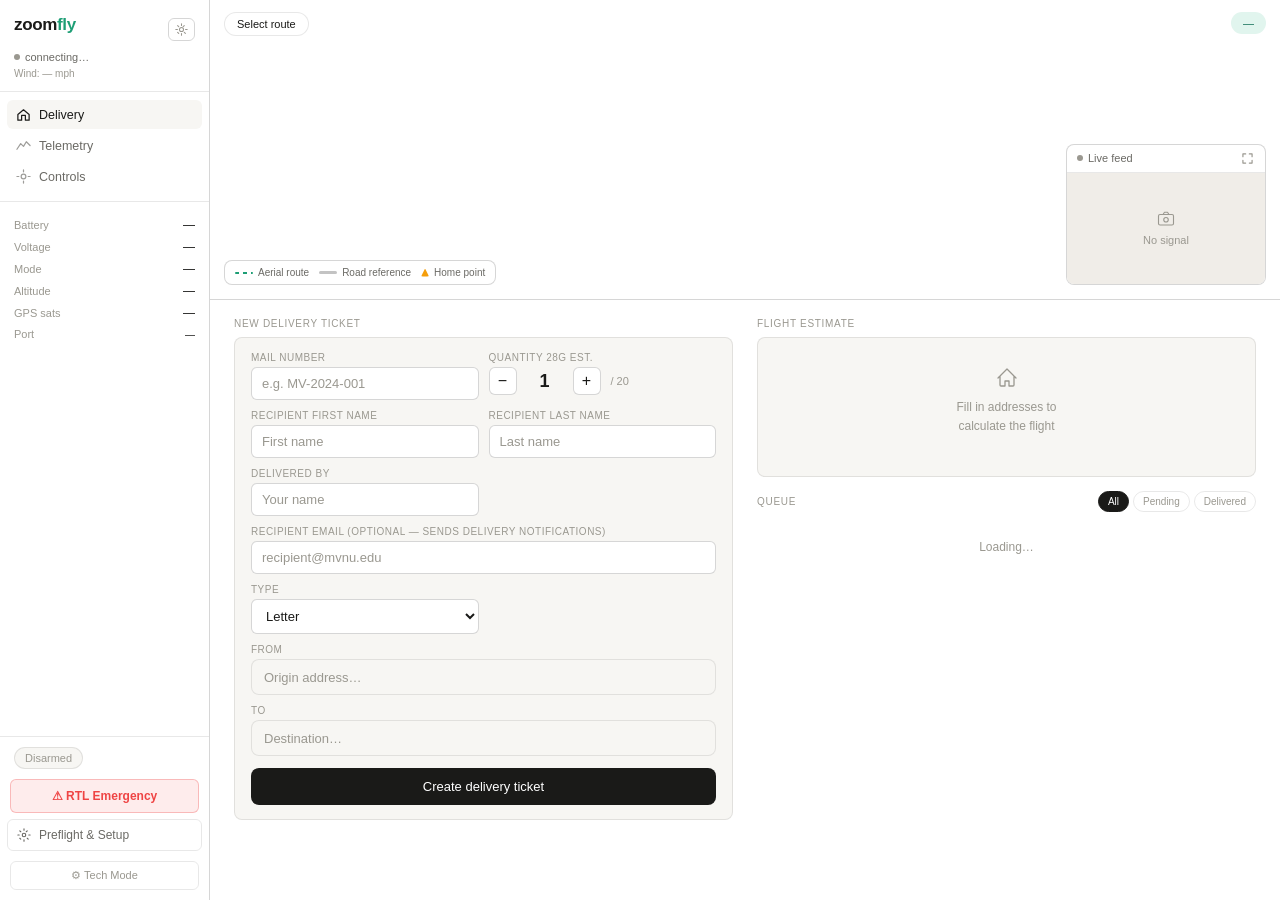
==== commit b266e424: "Fix DOCTYPE declaration in index.html" ====
--- a/frontend/index.html
+++ b/frontend/index.html
@@ -1,4 +1,4 @@
-!DOCTYPE html>
+<!DOCTYPE html>
 <html lang="en">
 <head>
 <meta charset="UTF-8">
@@ -414,6 +414,6 @@
 </div>
 <script src="https://cdn.jsdelivr.net/npm/@supabase/supabase-js@2/dist/umd/supabase.min.js"></script>
 <script src="src/app.js"></script>
-<script async src="https://maps.googleapis.com/maps/api/js?key=AIzaSyCf0eiXoteKrIRz1r67LIOzsjezihXAZeo&libraries=geometry,places&callback=initMap"></script>
+<script async src="https://maps.googleapis.com/maps/api/js?key=YOUR_GOOGLE_MAPS_API_KEY&libraries=geometry,places&callback=initMap"></script>
 </body>
 </html>
